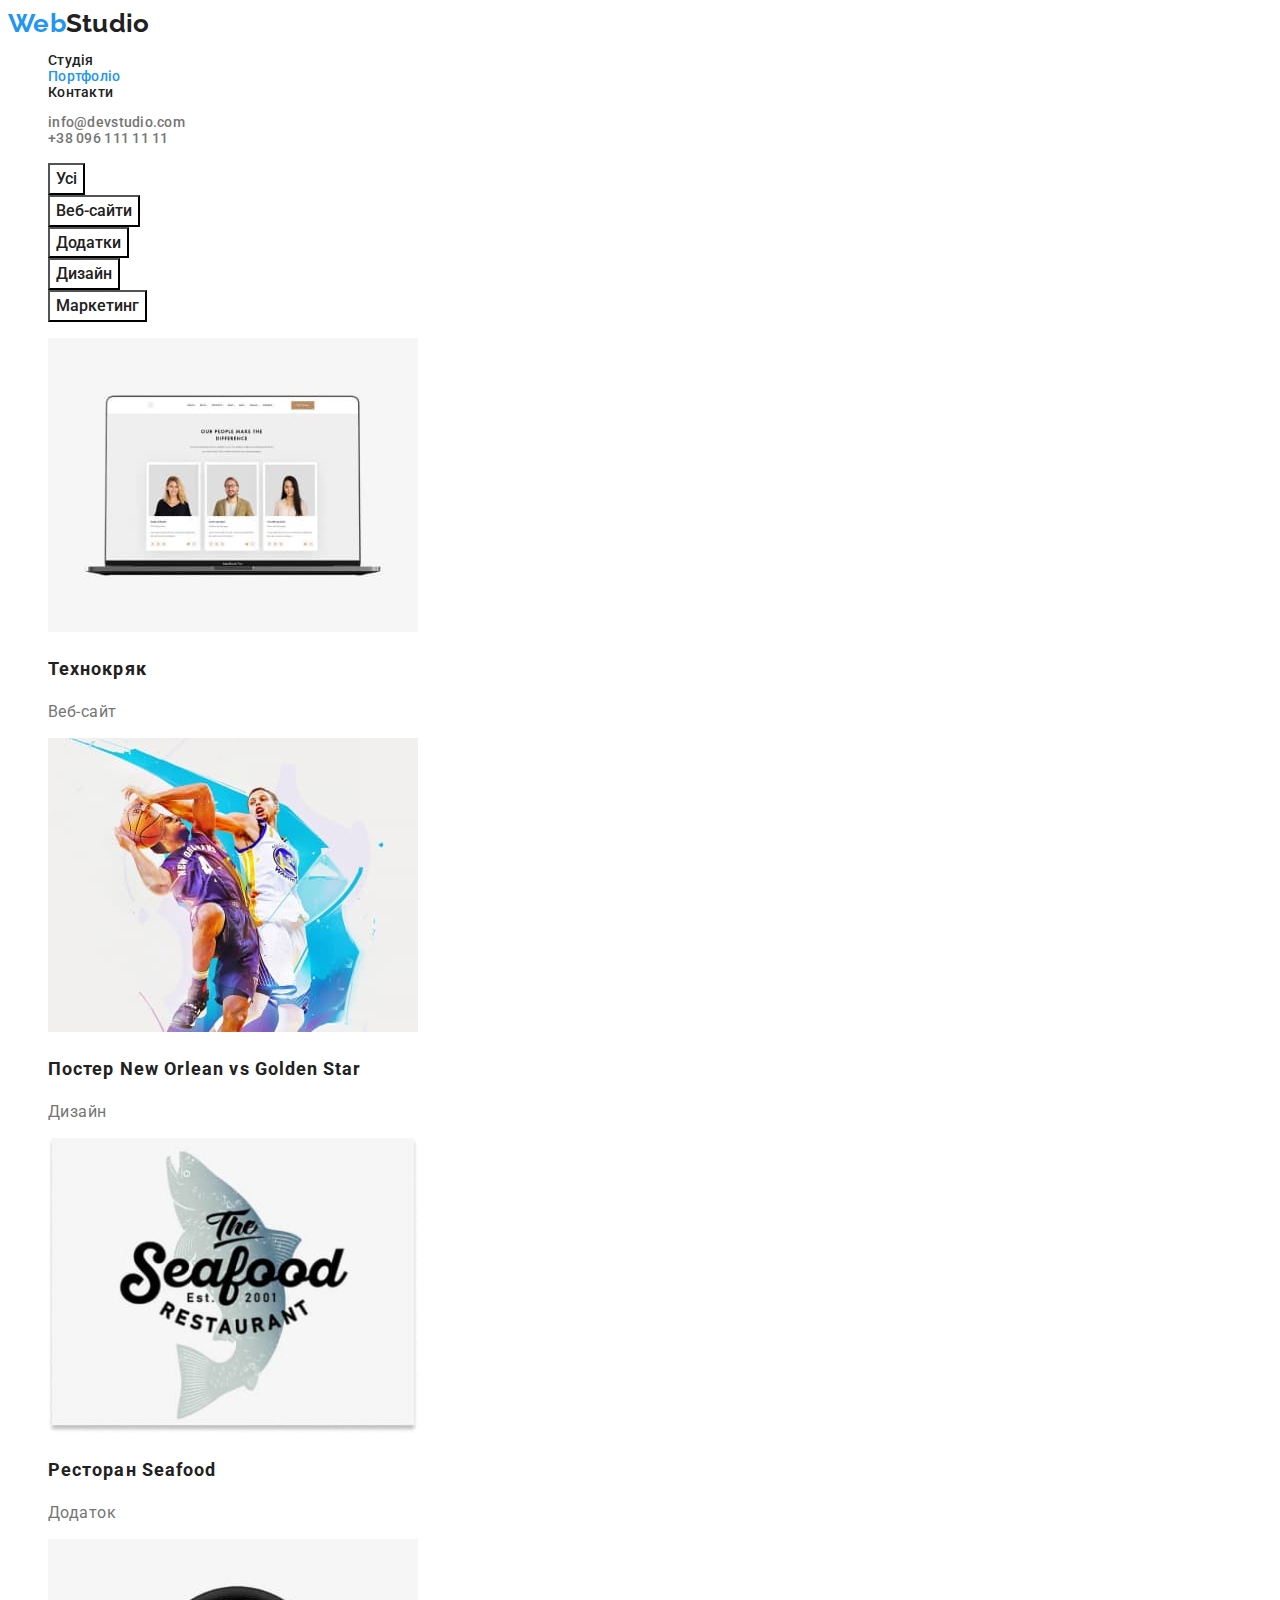
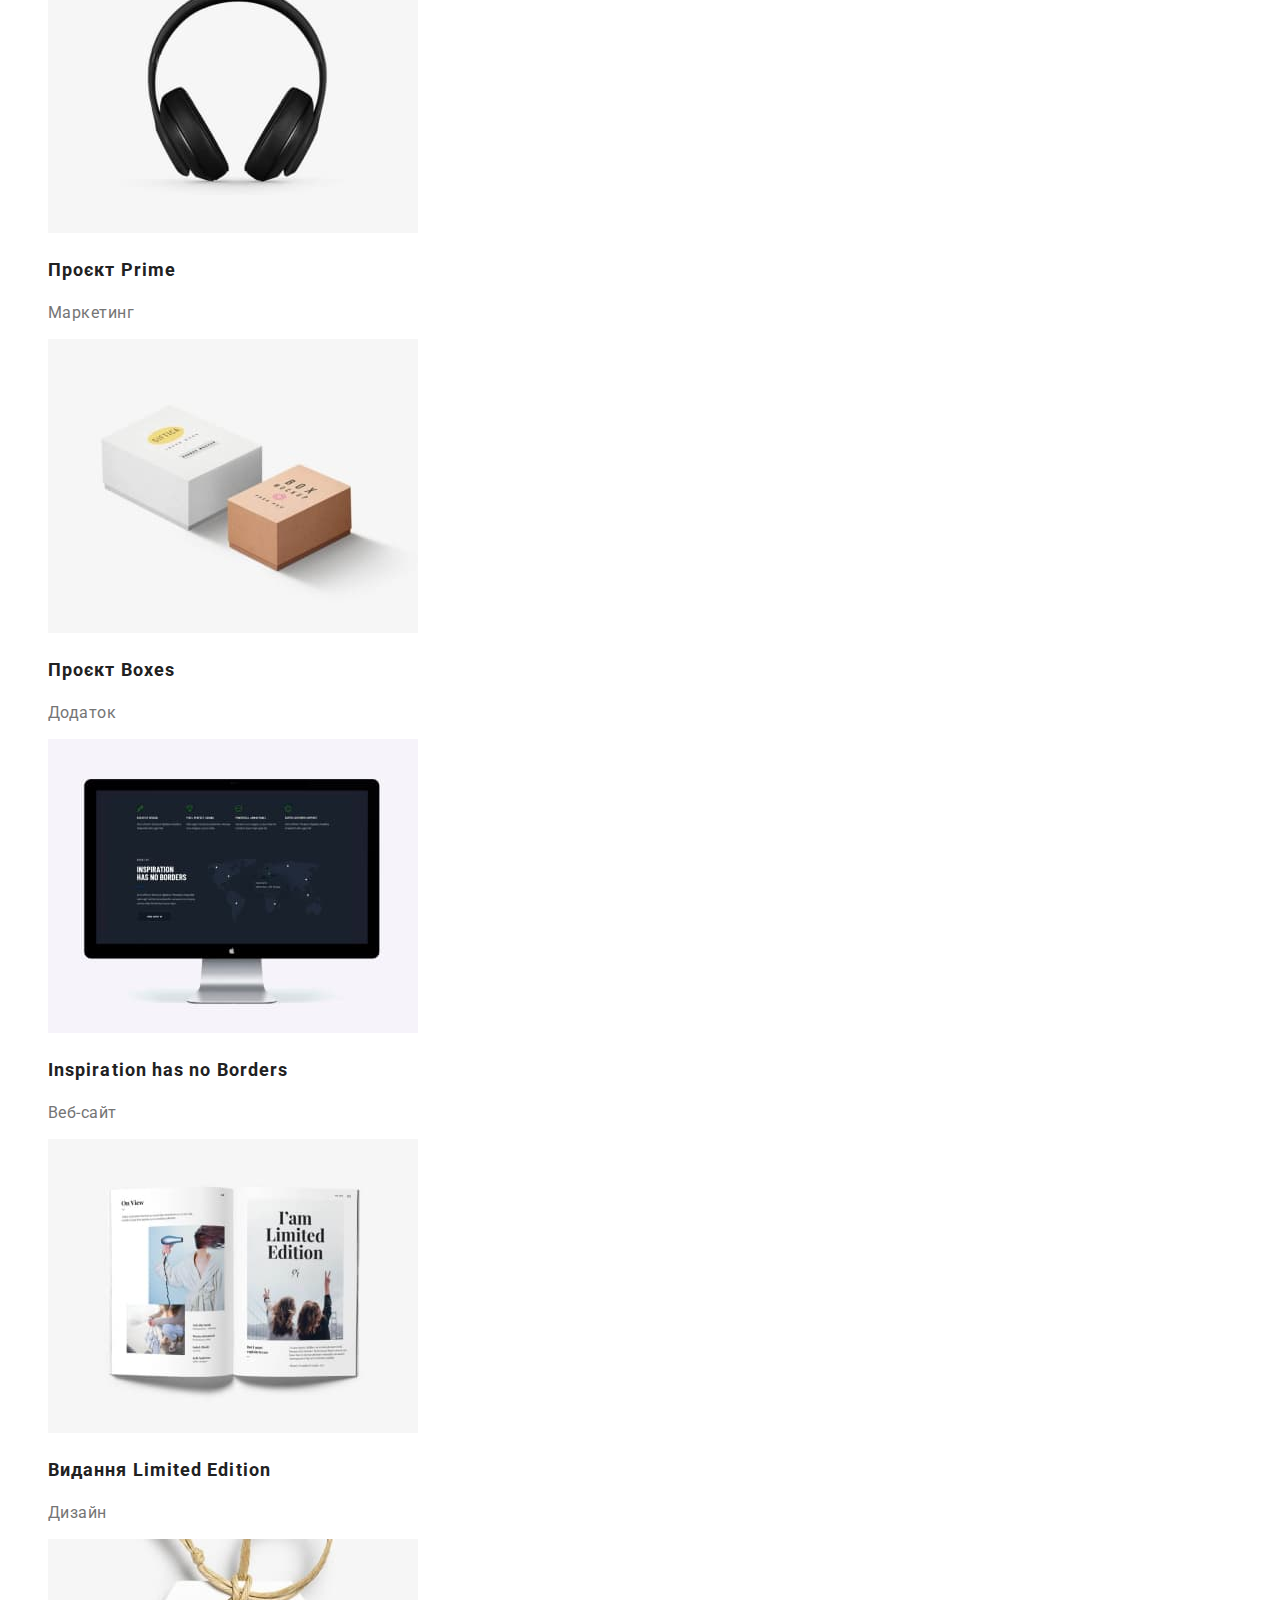
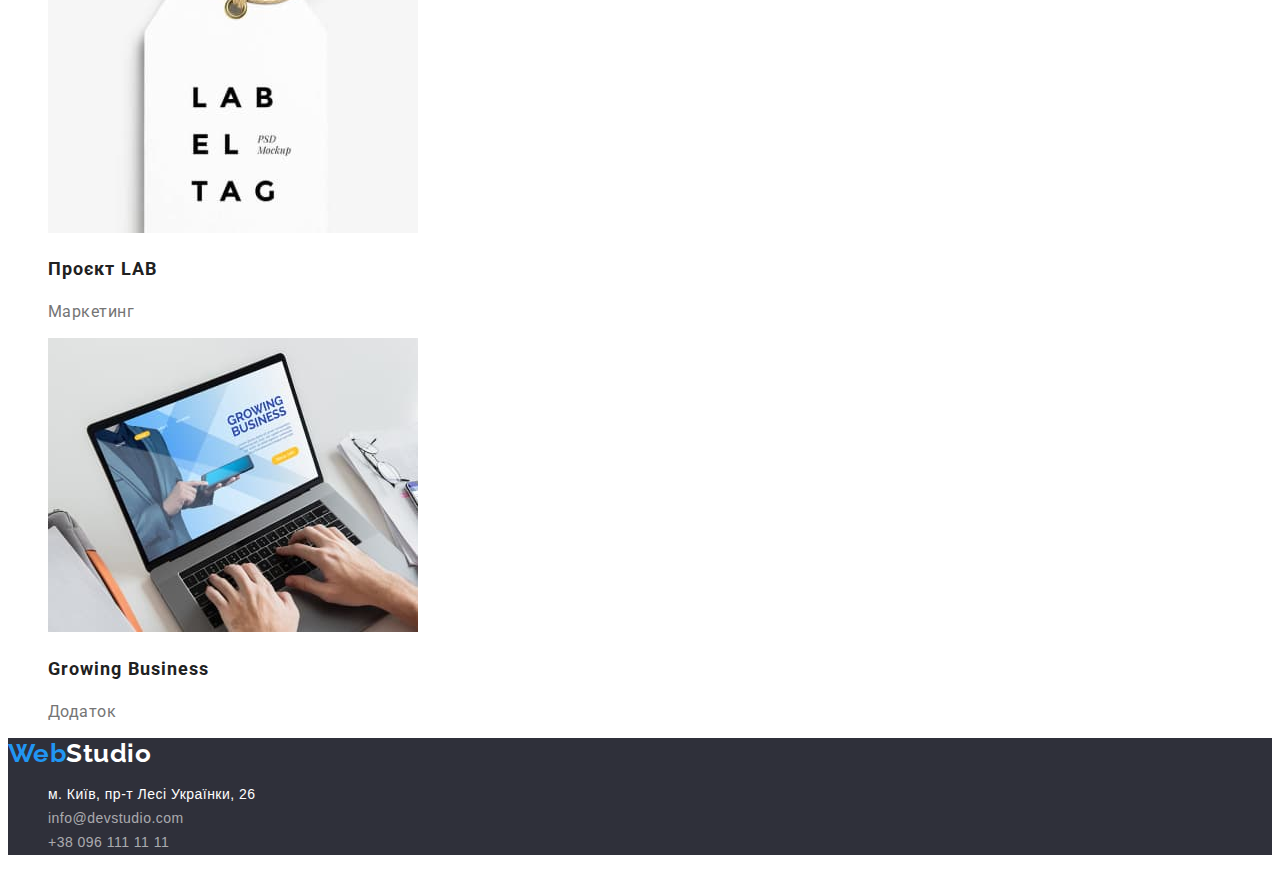
==== portfolio.html @ 1e1a6b98 "Initial commit" ====
<!DOCTYPE html>
<html lang="uk">

<head>
    <meta charset="UTF-8">
    <meta http-equiv="X-UA-Compatible" content="IE=edge">
    <meta name="viewport" content="width=device-width, initial-scale=1.0">
    <title>Portfolio</title>
    <link rel="stylesheet" href="./css/styles.css">
    <link href="https://fonts.googleapis.com/css2?family=Raleway:wght@700&family=Roboto:wght@400;500;700;900&display=swap" rel="stylesheet">
</head>

<body>

    <!-- header -->
    <header class="header">
        <nav class="header-nav">
            <a href="studio.html" lang="en" class="logo logo-header link"> <span class="logo-color">Web</span>Studio </a>
            <ul class="header-list list">
                <li><a href="index.html" class="nav-link link"> Студія </a> </li>
                <li><a href="portfolio.html" class="nav-link link current"> Портфоліо </a> </li>
                <li><a href="" class="nav-link link"> Контакти </a> </li>
            </ul>
        </nav>

        <ul class="header-contact list">
            <li> <a class="address-link link" href="mailto:info@devstudio.com"> info@devstudio.com </a> </li>
            <li> <a class="address-link link" href="tel:+380961111111"> +38 096 111 11 11 </a> </li>
        </ul>
    </header>

    <!-- main -->
    <main class="main">
        <!-- filters -->
        <section class="portfolio">
            <h1 hidden>
                Portfolio
            </h1>
            <ul class="portfolio-filters list">
                <li><button type="button" class="button-primary">Усі</button></li>
                <li><button type="button" class="button-primary">Веб-сайти</button></li>
                <li><button type="button" class="button-primary">Додатки</button></li>
                <li><button type="button" class="button-primary">Дизайн</button></li>
                <li><button type="button" class="button-primary">Маркетинг</button></li>
            </ul>

            <ul class="portfolio-list list">
                <li class="portfolio-card">
                    <a href="" class="link link-example">
                        <img src="./images/portfolio/img1.jpg" alt="" width="370">
                        <h2 class="card-title">Технокряк</h2>
                        <p class="card-text">Веб-сайт</p>
                    </a>
                </li>
                <li class="portfolio-card">
                    <a href="" class="link link-example">
                        <img src="./images/portfolio/img2.jpg" alt="" width="370">
                        <h2 class="card-title">Постер New Orlean vs Golden Star</h2>
                        <p class="card-text">Дизайн</p>
                    </a>
                </li>
                <li class="portfolio-card">
                    <a href="" class="link link-example">
                        <img src="./images/portfolio/img3.jpg" alt="" width="370">
                        <h2 class="card-title">Ресторан Seafood</h2>
                        <p class="card-text">Додаток</p>
                    </a>
                </li>
                <li class="portfolio-card">
                    <a href="" class="link link-example">
                        <img src="./images/portfolio/img4.jpg" alt="" width="370">
                        <h2 class="card-title">Проєкт Prime</h2>
                        <p class="card-text">Маркетинг</p>
                    </a>
                </li>
                <li class="portfolio-card">
                    <a href="" class="link link-example">
                        <img src="./images/portfolio/img5.jpg" alt="" width="370">
                        <h2 class="card-title"> Проєкт Boxes </h2>
                        <p class="card-text">Додаток</p>
                    </a>
                </li>
                <li class="portfolio-card">
                    <a href="" class="link link-example">
                        <img src="./images/portfolio/img6.jpg" alt="" width="370">
                        <h2 class="card-title">Inspiration has no Borders</h2>
                        <p class="card-text">Веб-сайт</p>
                    </a>
                </li>
                <li class="portfolio-card">
                    <a href="" class="link link-example">
                        <img src="./images/portfolio/img7.jpg" alt="" width="370">
                        <h2 class="card-title">Видання Limited Edition</h2>
                        <p class="card-text">Дизайн</p>
                    </a>
                </li>
                <li class="portfolio-card">
                    <a href="" class="link link-example">
                        <img src="./images/portfolio/img8.jpg" alt="" width="370">
                        <h2 class="card-title">Проєкт LAB</h2>
                        <p class="card-text">Маркетинг</p>
                    </a>
                </li>
                <li class="portfolio-card">
                    <a href="" class="link link-example">
                        <img src="./images/portfolio/img9.jpg" alt="" width="370">
                        <h2 class="card-title">Growing Business</h2>
                        <p class="card-text">Додаток</p>
                    </a>
                </li>
            </ul>
        </section>
    </main>

    <!-- footer -->
    <footer class="footer">
        <a href="" class="logo link"> <span class="logo-color">Web</span>Studio </a>
        <address class="adress">
            <ul class="address-list list">
                <li> <a class="address-map link" href="https://goo.gl/maps/RR3H3Hqk2sEJXV397" target="_blank"
                        rel="noopener noreferrer nofollow">
                        м. Київ, пр-т Лесі Українки, 26 </a>
                </li>
                <li> <a class="address-contact link" href="mailto:info@devstudio.com" target="_blank"
                        rel="noopener noreferrer nofollow">
                        info@devstudio.com </a>
                </li>
                <li> <a class="address-contact link" href="tel:+380961111111"> +38 096 111 11 11 </a> </li>
            </ul>
        </address>
    </footer>

</body>

</html>
---- css/styles.css ----
:root {
    /* Политра цветов */
    --primary-text-color: #757575;
    --title-text-color: #212121;
    --accent-color: #2196F3;
    --white-color: #FFFFFF;
    --background-portfolio: #F5F5F5;
    --white-color-next: #EEEEEE;
    --also-white: #F5F4FA;
    --black-color: #000000;
    --background-footer-header: #2F303A;
    --line-header-line: #ECECEC;
}

/* общие */
.list {
    list-style: none;
}

.link {
    text-decoration: none;
}   

.link-example {
    color: var(--primary-text-color)
}

body {
    background: var(--white-color);
    color: var(--primary-text-color);
   
    font-family: Roboto, sans-serif;
    letter-spacing: 0.03em;
}

/* logo  */
.logo {
    color: var(--white-color);
    font-family: Raleway, sans-serif;
    font-weight: 700;
    font-size: 26px;
    line-height: 1.19;
}

.logo-color {
    color: var(--accent-color);
}

.logo-header {
    color: var(--title-text-color);
}

/* button */
.button {
    color: var(--white-color);
    background-color: var(--accent-color);
    cursor: pointer;
}

.button-primary {
    background-color: var(--white-color);
    color: var(--title-text-color);
    cursor: pointer;

    font-family: inherit; 
    font-family: Roboto, sans-serif;
    font-weight: 500;
    font-size: 16px;
    line-height: 1.62;
}
.button-primary:hover, 
.button-primary:focus {
    color: var(--white-color);
    background-color: var(--accent-color);
}

/* header */
.header {  
    font-weight: 500;
    font-size: 14px;
    line-height: 1.14;
    letter-spacing: 0.02em;
}

.header .current {
    color: var(--accent-color)
}

.nav-link:hover,
.nav-link:focus {
    color: var(--accent-color);
}

.nav-link {
    color: var(--title-text-color);
}

.address-link:hover,
.address-link:focus {
    color: var(--accent-color);
}

.address-link {
    color: var(--primary-text-color);
}

/* main-studio */

/* hero-section */
.hero {
    background-color: var(--background-footer-header);
    
    text-align: center;
    height: 600px;
    width: 1600px;
    left: 0px;
    top: 80px;
}

.hero .hero-title {

    font-family: Roboto, sans-serif;
    color: var(--white-color);
   
    font-weight: 900;
    font-size: 44px;
    line-height: 1.36;
    width: 696px;
    height: 120px;
    left: 452px;
    top: 280px;
    position: absolute;
    letter-spacing: 0.06em;
    text-transform: uppercase;
}

.hero .button-studio {
    font-family: inherit;
    font-family: Roboto, sans-serif;
    font-weight: 700;
    font-size: 16px;
    line-height: 1.87;
    letter-spacing: 0.06em;
    position: absolute;
    width: 216px;
    height: 50px;
    left: 692px;
    top: 430px;

}

/* features */
.features-list .title {
    color: var(--title-text-color);
    font-weight: 700;
    font-size: 14px;
    line-height: 1.14;
    text-transform: uppercase;
}

.features-text {
font-size: 14px;
line-height: 1.71;
}

/*  what_we_do section */
.section .title-section {
    color: var(--title-text-color);
    font-weight: 700;
    font-size: 36px;
    line-height: 1.16;
    text-align: center;
}

/* team section */

.section-team {
    background-color: var(--also-white);
}

.cards-list .title {
    color: var(--title-text-color);
    font-weight: 500;
    font-size: 16px;
    line-height: 1.18;
}

.card-text {
    font-size: 16px;
    line-height: 1.18;
}


/* main portfolio */

/* porfolio section*/
.portfolio-list .card-title {
    color: var(--title-text-color);
    font-weight: 700;
    font-size: 18px;
    line-height: 2;
    letter-spacing: 0.06em;
}

.porfolio-list .cards-text {
    font-size: 16px;
    line-height: 1.87;
}

/* footer */
.footer {
    background-color: var(--background-footer-header);
}

.adress {
    font-style: normal;
    font-family: Robota, sans-serif;
    font-weight: 400;
    font-size: 14px;
    line-height: 1.71;
}

.address-list .link:hover,
.address-list .link:focus {
    color: var(--accent-color);
}

.adress-list {
    font-size: 14px;
    line-height: 1.7;
}

.footer .address-map {
    color: var(--white-color);
}

.address-contact {
    color: rgba(255, 255, 255, 0.6);
}
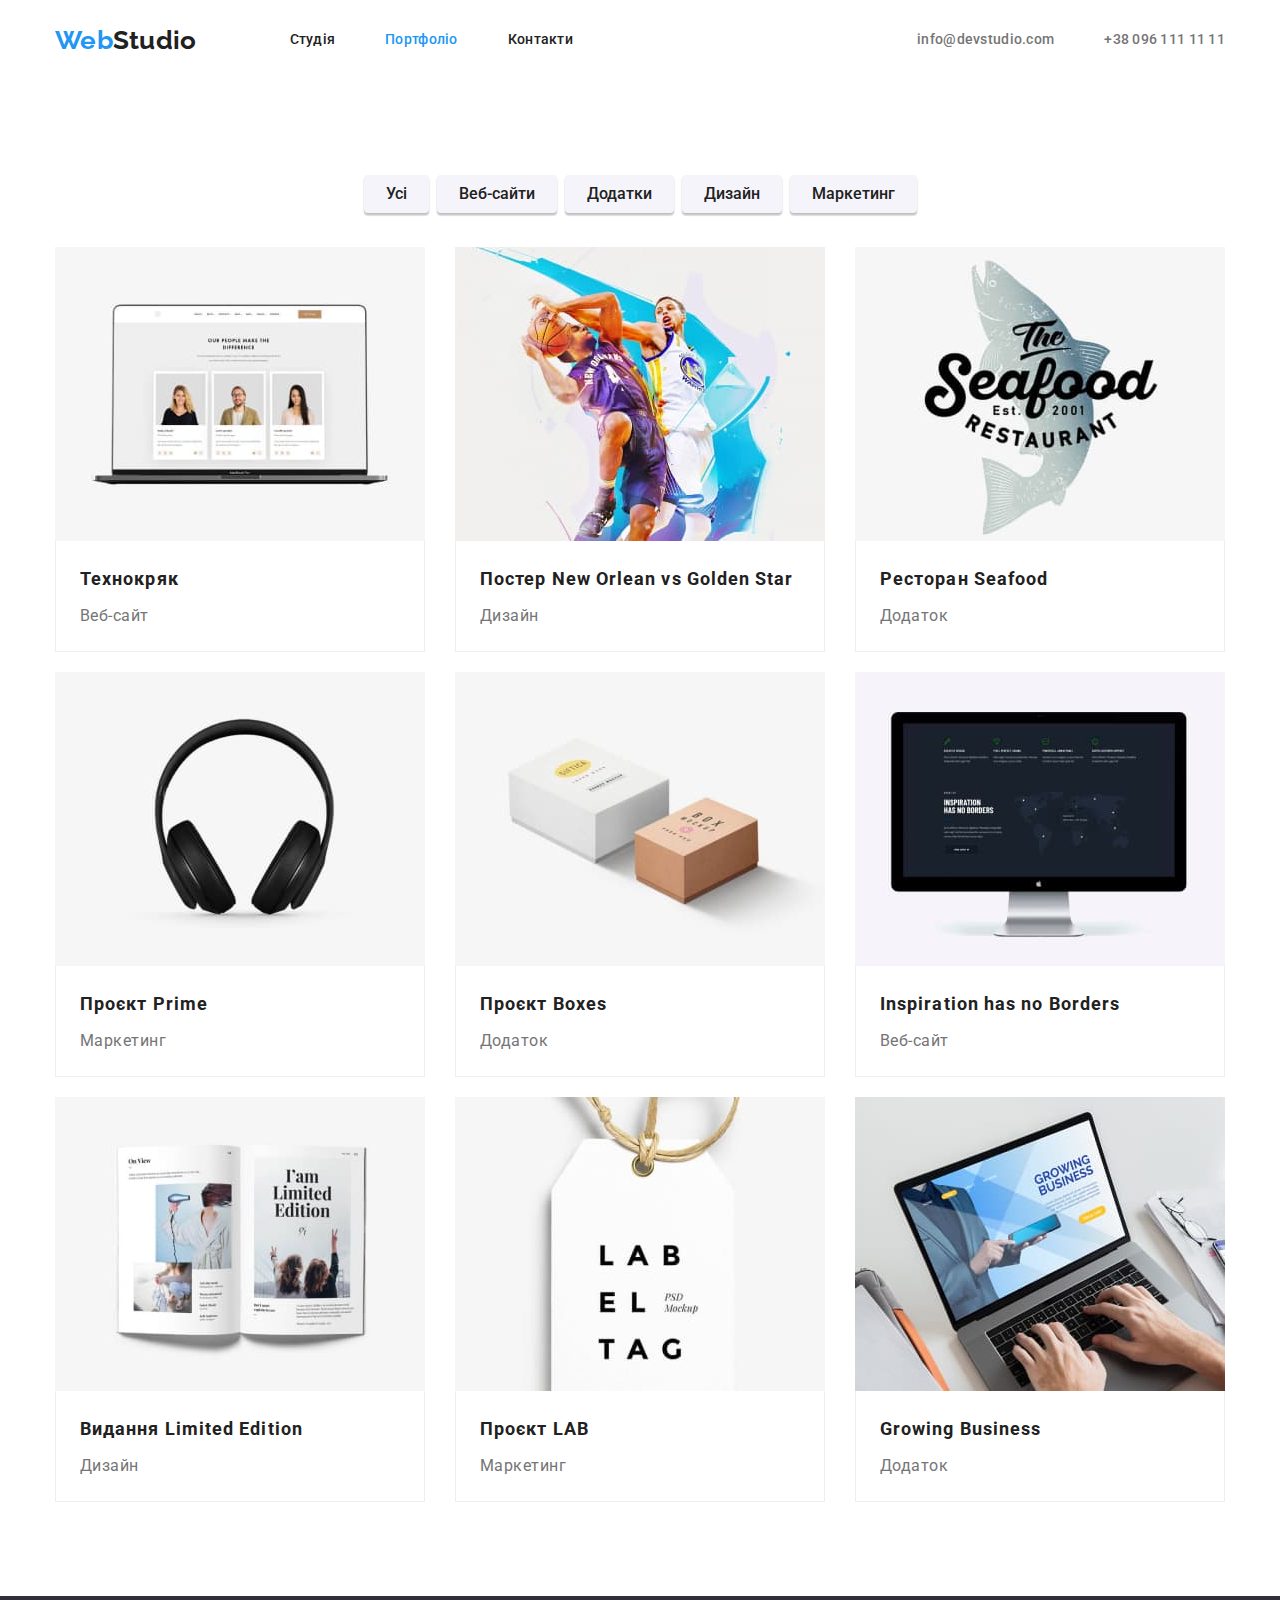
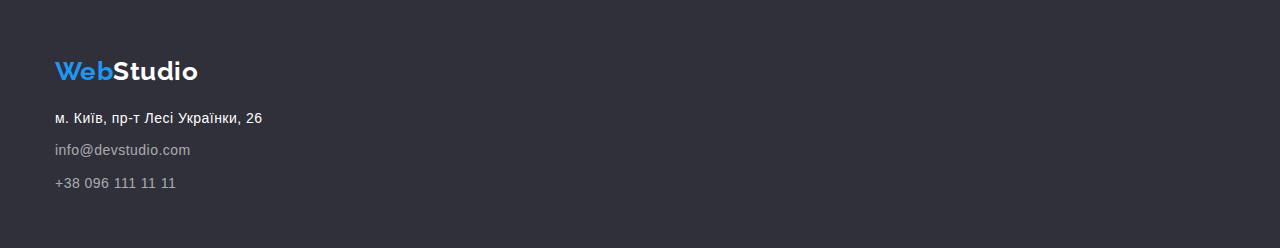
==== commit 65c50537: "добавляет html" ====
--- a/portfolio.html
+++ b/portfolio.html
@@ -6,106 +6,129 @@
     <meta http-equiv="X-UA-Compatible" content="IE=edge">
     <meta name="viewport" content="width=device-width, initial-scale=1.0">
     <title>Portfolio</title>
+    <link href="https://fonts.googleapis.com/css2?family=Raleway:wght@700&family=Roboto:wght@400;500;700;900&display=swap" rel="stylesheet">
+    <link rel="stylesheet" href="https://cdnjs.cloudflare.com/ajax/libs/modern-normalize/1.1.0/modern-normalize.min.css">
     <link rel="stylesheet" href="./css/styles.css">
-    <link href="https://fonts.googleapis.com/css2?family=Raleway:wght@700&family=Roboto:wght@400;500;700;900&display=swap" rel="stylesheet">
 </head>
 
 <body>
 
     <!-- header -->
-    <header class="header">
+    <header class="header page-header">
+        <div class="container main-header">
         <nav class="header-nav">
-            <a href="studio.html" lang="en" class="logo logo-header link"> <span class="logo-color">Web</span>Studio </a>
+            <a href="index.html" lang="en" class="logo logo-header link"> <span class="logo-color">Web</span>Studio </a>
             <ul class="header-list list">
-                <li><a href="index.html" class="nav-link link"> Студія </a> </li>
-                <li><a href="portfolio.html" class="nav-link link current"> Портфоліо </a> </li>
-                <li><a href="" class="nav-link link"> Контакти </a> </li>
+                <li class="item"><a href="index.html" class="nav-link link "> Студія </a> </li>
+                <li class="item"><a href="portfolio.html" class="nav-link link current"> Портфоліо </a> </li>
+                <li class="item"><a href="" class="nav-link link"> Контакти </a> </li>
             </ul>
         </nav>
 
         <ul class="header-contact list">
-            <li> <a class="address-link link" href="mailto:info@devstudio.com"> info@devstudio.com </a> </li>
-            <li> <a class="address-link link" href="tel:+380961111111"> +38 096 111 11 11 </a> </li>
+            <li class="header-address"> <a class="address-link link" href="mailto:info@devstudio.com"> info@devstudio.com </a> </li>
+            <li class="header-address"> <a class="address-link link" href="tel:+380961111111"> +38 096 111 11 11 </a> </li>
         </ul>
+        </div>
     </header>
 
     <!-- main -->
     <main class="main">
         <!-- filters -->
-        <section class="portfolio">
+        <div class="container container-portfolio">
+        <section class="portfolio section">
             <h1 hidden>
                 Portfolio
             </h1>
-            <ul class="portfolio-filters list">
-                <li><button type="button" class="button-primary">Усі</button></li>
-                <li><button type="button" class="button-primary">Веб-сайти</button></li>
-                <li><button type="button" class="button-primary">Додатки</button></li>
-                <li><button type="button" class="button-primary">Дизайн</button></li>
-                <li><button type="button" class="button-primary">Маркетинг</button></li>
-            </ul>
+                <ul class="portfolio-filters list">
+                    <li class="filters-button"><button type="button" class="button-primary first-primary-button">Усі</button></li>
+                    <li class="filters-button"><button type="button" class="button-primary">Веб-сайти</button></li>
+                    <li class="filters-button"><button type="button" class="button-primary">Додатки</button></li>
+                    <li class="filters-button"><button type="button" class="button-primary">Дизайн</button></li>
+                    <li class="filters-button"><button type="button" class="button-primary">Маркетинг</button></li>
+                </ul>
 
+        <!-- porfolio --> 
             <ul class="portfolio-list list">
                 <li class="portfolio-card">
                     <a href="" class="link link-example">
                         <img src="./images/portfolio/img1.jpg" alt="" width="370">
-                        <h2 class="card-title">Технокряк</h2>
-                        <p class="card-text">Веб-сайт</p>
+                        <div class="cards" >
+                            <h2 class="card-title">Технокряк</h2>
+                            <p class="card-text">Веб-сайт</p>
+                        </div>
                     </a>
                 </li>
                 <li class="portfolio-card">
                     <a href="" class="link link-example">
                         <img src="./images/portfolio/img2.jpg" alt="" width="370">
-                        <h2 class="card-title">Постер New Orlean vs Golden Star</h2>
-                        <p class="card-text">Дизайн</p>
+                        <div class="cards" > 
+                            <h2 class="card-title">Постер New Orlean vs Golden Star</h2>
+                            <p class="card-text">Дизайн</p>
+                        </div>
                     </a>
                 </li>
                 <li class="portfolio-card">
                     <a href="" class="link link-example">
                         <img src="./images/portfolio/img3.jpg" alt="" width="370">
-                        <h2 class="card-title">Ресторан Seafood</h2>
-                        <p class="card-text">Додаток</p>
+                        <div class="cards" > 
+                            <h2 class="card-title">Ресторан Seafood</h2>
+                            <p class="card-text">Додаток</p>
+                        </div>
                     </a>
                 </li>
                 <li class="portfolio-card">
                     <a href="" class="link link-example">
                         <img src="./images/portfolio/img4.jpg" alt="" width="370">
-                        <h2 class="card-title">Проєкт Prime</h2>
-                        <p class="card-text">Маркетинг</p>
+                        <div class="cards" > 
+                            <h2 class="card-title">Проєкт Prime</h2>
+                            <p class="card-text">Маркетинг</p>
+                        </div>
                     </a>
                 </li>
                 <li class="portfolio-card">
                     <a href="" class="link link-example">
                         <img src="./images/portfolio/img5.jpg" alt="" width="370">
-                        <h2 class="card-title"> Проєкт Boxes </h2>
-                        <p class="card-text">Додаток</p>
+                        <div class="cards" > 
+                            <h2 class="card-title"> Проєкт Boxes </h2>
+                            <p class="card-text">Додаток</p>
+                        </div>
                     </a>
                 </li>
                 <li class="portfolio-card">
                     <a href="" class="link link-example">
                         <img src="./images/portfolio/img6.jpg" alt="" width="370">
-                        <h2 class="card-title">Inspiration has no Borders</h2>
-                        <p class="card-text">Веб-сайт</p>
+                        <div class="cards" > 
+                            <h2 class="card-title">Inspiration has no Borders</h2>
+                            <p class="card-text">Веб-сайт</p>
+                        </div>
                     </a>
                 </li>
                 <li class="portfolio-card">
                     <a href="" class="link link-example">
                         <img src="./images/portfolio/img7.jpg" alt="" width="370">
-                        <h2 class="card-title">Видання Limited Edition</h2>
-                        <p class="card-text">Дизайн</p>
+                        <div class="cards" > 
+                            <h2 class="card-title">Видання Limited Edition</h2>
+                            <p class="card-text">Дизайн</p>
+                        </div>
                     </a>
                 </li>
                 <li class="portfolio-card">
                     <a href="" class="link link-example">
                         <img src="./images/portfolio/img8.jpg" alt="" width="370">
-                        <h2 class="card-title">Проєкт LAB</h2>
-                        <p class="card-text">Маркетинг</p>
+                        <div class="cards" > 
+                            <h2 class="card-title">Проєкт LAB</h2>
+                            <p class="card-text">Маркетинг</p>
+                        </div>
                     </a>
                 </li>
                 <li class="portfolio-card">
                     <a href="" class="link link-example">
                         <img src="./images/portfolio/img9.jpg" alt="" width="370">
-                        <h2 class="card-title">Growing Business</h2>
-                        <p class="card-text">Додаток</p>
+                        <div class="cards" > 
+                            <h2 class="card-title">Growing Business</h2>
+                            <p class="card-text">Додаток</p>
+                        </div>
                     </a>
                 </li>
             </ul>
@@ -114,20 +137,22 @@
 
     <!-- footer -->
     <footer class="footer">
-        <a href="" class="logo link"> <span class="logo-color">Web</span>Studio </a>
-        <address class="adress">
-            <ul class="address-list list">
-                <li> <a class="address-map link" href="https://goo.gl/maps/RR3H3Hqk2sEJXV397" target="_blank"
-                        rel="noopener noreferrer nofollow">
-                        м. Київ, пр-т Лесі Українки, 26 </a>
-                </li>
-                <li> <a class="address-contact link" href="mailto:info@devstudio.com" target="_blank"
-                        rel="noopener noreferrer nofollow">
-                        info@devstudio.com </a>
-                </li>
-                <li> <a class="address-contact link" href="tel:+380961111111"> +38 096 111 11 11 </a> </li>
-            </ul>
-        </address>
+        <div class="container">
+            <a href="./index.html" class="logo link"> <span class="logo-color">Web</span>Studio </a>
+            <address class="adress">
+                <ul class="address-list list">
+                    <li> <a class="address-map link" href="https://goo.gl/maps/RR3H3Hqk2sEJXV397" target="_blank"
+                            rel="noopener noreferrer nofollow">
+                            м. Київ, пр-т Лесі Українки, 26 </a>
+                    </li>
+                    <li> <a class="address-contact link" href="mailto:info@devstudio.com" target="_blank"
+                            rel="noopener noreferrer nofollow">
+                            info@devstudio.com </a>
+                    </li>
+                    <li> <a class="address-contact link" href="tel:+380961111111"> +38 096 111 11 11 </a> </li>
+                </ul>
+            </address>
+       </div>
     </footer>
 
 </body>
--- a/css/styles.css
+++ b/css/styles.css
@@ -15,6 +15,8 @@
 /* общие */
 .list {
     list-style: none;
+    margin: 0;
+    padding: 0;
 }
 
 .link {
@@ -48,6 +50,7 @@
 
 .logo-header {
     color: var(--title-text-color);
+    margin-right: 93px;
 }
 
 /* button */
@@ -55,10 +58,23 @@
     color: var(--white-color);
     background-color: var(--accent-color);
     cursor: pointer;
+    border-radius: 4px;
+    border: none;
+    padding: 10px 32px;
+
+    font-family: inherit;
+    font-weight: 700;
+    font-size: 16px;
+    line-height: 1.87;
+    letter-spacing: 0.06em;
+    min-width: 216px;
+    text-align: center;
+
+    /* ПОХОДУ НАЙДО УКАЗАТЬ СТРОЧНО-БЛОЧНІЙ ЕЛЕМЕНТ, ДИВОМ ОБЕРНУТЬ СТРОЧНУЮ КНОПКУ? */
 }
 
 .button-primary {
-    background-color: var(--white-color);
+    background-color: var(--also-white);
     color: var(--title-text-color);
     cursor: pointer;
 
@@ -67,11 +83,51 @@
     font-weight: 500;
     font-size: 16px;
     line-height: 1.62;
-}
+    border-radius: 4px;
+    padding: 6px 22px;
+    border: none;
+    box-shadow: 0px 3px 1px rgba(0, 0, 0, 0.1), 0px 1px 2px rgba(0, 0, 0, 0.08), 0px 2px 2px rgba(0, 0, 0, 0.12);
+    margin-left: 8px;
+    display: block;
+}
+
+.first-primary-button {
+    margin-left: 0px;
+}
+
+/* .filters-button:nth-child(3) {
+    min-width: 73px;
+    color: tomato;
+}
+.button-primary:nth-child(2) {
+    min-width: 125px;
+    color: teal;
+}
+.button-primary:nth-child(3) {
+    width: 112px;
+    color: tomato;
+}
+.button-primary:nth-child(4) {
+    min-width: 103px;
+}
+.button-primary:nth-child(5) {
+    min-width: 130px;
+} */
+
 .button-primary:hover, 
 .button-primary:focus {
     color: var(--white-color);
     background-color: var(--accent-color);
+}
+
+/* Web-Studio */
+.container {
+    width: 1200px;
+    padding-left: 15px;
+    padding-right: 15px;
+    margin-left: auto;
+    margin-right: auto;
+    
 }
 
 /* header */
@@ -80,6 +136,28 @@
     font-size: 14px;
     line-height: 1.14;
     letter-spacing: 0.02em;
+    border-bottom: 1px solid #FFFFFF;
+}
+ 
+.header-nav {
+    display: flex;
+    align-items: center;
+}
+
+.main-header {
+    display: flex; 
+}
+
+.header-list {
+    display: flex;
+}
+
+.header-list .item {
+    margin-right: 50px;
+}
+
+.header-list .item:last-child {
+    margin-right: 0px;
 }
 
 .header .current {
@@ -93,6 +171,24 @@
 
 .nav-link {
     color: var(--title-text-color);
+    display: block;
+    padding-top: 32px;
+    padding-bottom: 32px;
+}
+
+.header-contact {
+    display: flex;
+    margin-left: auto;
+}
+
+.header-contact li+li {
+    margin-left: 50px;
+}
+
+.address-link {
+    display: block;
+    padding-top: 32px;
+    padding-bottom: 32px;
 }
 
 .address-link:hover,
@@ -106,15 +202,23 @@
 
 /* main-studio */
 
+
+.section .nomargin {
+    margin-top: 0px;
+}
+
+.section {
+    padding-bottom: 94px;
+    padding-top: 94px; 
+}
+
 /* hero-section */
 .hero {
     background-color: var(--background-footer-header);
-    
+    height: 600px;
     text-align: center;
-    height: 600px;
-    width: 1600px;
-    left: 0px;
-    top: 80px;
+    padding-top: 200px;
+    padding-bottom: 200px;
 }
 
 .hero .hero-title {
@@ -125,27 +229,17 @@
     font-weight: 900;
     font-size: 44px;
     line-height: 1.36;
-    width: 696px;
-    height: 120px;
-    left: 452px;
-    top: 280px;
-    position: absolute;
     letter-spacing: 0.06em;
-    text-transform: uppercase;
+    text-transform: uppercase; 
+    
+    margin-left: auto;
+    margin-right: auto;
+    max-width: 696px;
+    margin-top: 0;
 }
 
 .hero .button-studio {
-    font-family: inherit;
-    font-family: Roboto, sans-serif;
-    font-weight: 700;
-    font-size: 16px;
-    line-height: 1.87;
-    letter-spacing: 0.06em;
-    position: absolute;
-    width: 216px;
-    height: 50px;
-    left: 692px;
-    top: 430px;
+    
 
 }
 
@@ -161,21 +255,85 @@
 .features-text {
 font-size: 14px;
 line-height: 1.71;
+margin: 0;
+}
+
+.section-title {
+    margin-top: 0;
+    margin-bottom: 10px;
+}
+
+
+.features-list {
+    display: flex;
+}
+
+.features-list li {
+    min-width: 270px;
+}
+
+.features-list li+li {
+    margin-left:30px;
 }
 
 /*  what_we_do section */
+
+.nopadding {
+    padding-top: 0px;
+}
+
 .section .title-section {
     color: var(--title-text-color);
     font-weight: 700;
     font-size: 36px;
     line-height: 1.16;
     text-align: center;
+
+    margin-top: 0;
+    margin-bottom: 50px;
+}
+
+.example-section {
+    display: flex;
+}
+.example-section li+li {
+    margin-left: 30px;
+}
+
+.example-section img {
+    display: block;
 }
 
 /* team section */
 
 .section-team {
     background-color: var(--also-white);
+    text-align: center;
+}
+
+.cards-list {
+display: flex;
+}
+
+.cards-list img {
+    display: block;
+}
+
+.cards-list-item li+li {
+    margin-left:30px;    
+}
+
+.cards-team-one {
+    padding: 30px 0px 30px 0px;
+}
+.cards-team-two {
+    padding: 30px 0px 30px 0px;
+}
+.cards-team-three {
+    padding: 30px 0px 30px 0px;
+}
+.cards-team-four {
+    padding: 30px 0px 30px 0px;
 }
 
 .cards-list .title {
@@ -183,33 +341,86 @@
     font-weight: 500;
     font-size: 16px;
     line-height: 1.18;
+    margin-bottom: 10px;
 }
 
 .card-text {
     font-size: 16px;
     line-height: 1.18;
+    text-align: center;
+    padding:0;
+    margin:0;
 }
 
 
 /* main portfolio */
 
 /* porfolio section*/
+
+/* .filters {
+} */
+
+.portfolio-filters {
+    display: flex;
+    justify-content: center;
+    margin-bottom: 34px;
+}
+
+
+.portfolio-list {
+    display: flex;
+    flex-wrap: wrap;
+}
+
+.portfolio-list img {
+    display: block;
+}
+
 .portfolio-list .card-title {
     color: var(--title-text-color);
     font-weight: 700;
     font-size: 18px;
     line-height: 2;
     letter-spacing: 0.06em;
-}
-
-.porfolio-list .cards-text {
+    margin-top: 0px;
+}
+
+.portfolio-card {
+    margin-right: 30px;
+    margin-bottom: 20px;
+}
+
+.portfolio-card:nth-child(3n) {
+    margin-right: 0px;
+}
+
+.portfolio-card:nth-last-child(-n+3) {
+    margin-bottom: 0;
+}
+
+.card-title {
+    margin-bottom: 4px;
+}
+
+.portfolio-card .card-text {
     font-size: 16px;
     line-height: 1.87;
-}
+    text-align: left;
+}
+
+.portfolio-card .cards {
+    padding: 20px 24px;
+    border: 1px solid #EEEEEE;
+    border-top: none;
+}
+
 
 /* footer */
 .footer {
     background-color: var(--background-footer-header);
+    height: 252px;
+    padding-top: 60px;
+    padding-bottom: 60px;
 }
 
 .adress {
@@ -218,6 +429,14 @@
     font-weight: 400;
     font-size: 14px;
     line-height: 1.71;
+
+    padding-top: 20px;
+
+    
+}
+
+.adress li+li {
+margin-top: 9px;
 }
 
 .address-list .link:hover,
@@ -225,10 +444,10 @@
     color: var(--accent-color);
 }
 
-.adress-list {
+/* .adress-list {
     font-size: 14px;
     line-height: 1.7;
-}
+} */
 
 .footer .address-map {
     color: var(--white-color);
@@ -237,3 +456,27 @@
 .address-contact {
     color: rgba(255, 255, 255, 0.6);
 }
+
+
+
+
+/* 
+- досмотреть репету
+
+сделать мейн для студии: 
+- cетка 
+- изображение = flex:start
+- СМЕНИТЬ 3-ю КАРТИНКУ В ПОРТФОЛИО, ПЛОХО ЧКАЧАНА И СЖАТА.
+
+по тз: 
+B16 
+B17 
+
+ментор: 
+- Не забувайте задавати елементам списків у секціях ширину.
+- І ще один момент: логічні заголовки приховуємо за допомогою цього класу - https://gist.github.com/luxplanjay/6f6936b1bba7afe006fa9317b07b6045 Властивість display: none або атрибут hidden для цих цілей НЕ підходить.
+
+
+-СКИНУТЬ ДЗ ДО ПОНЕДЕЛЬНИКА 
+
+*/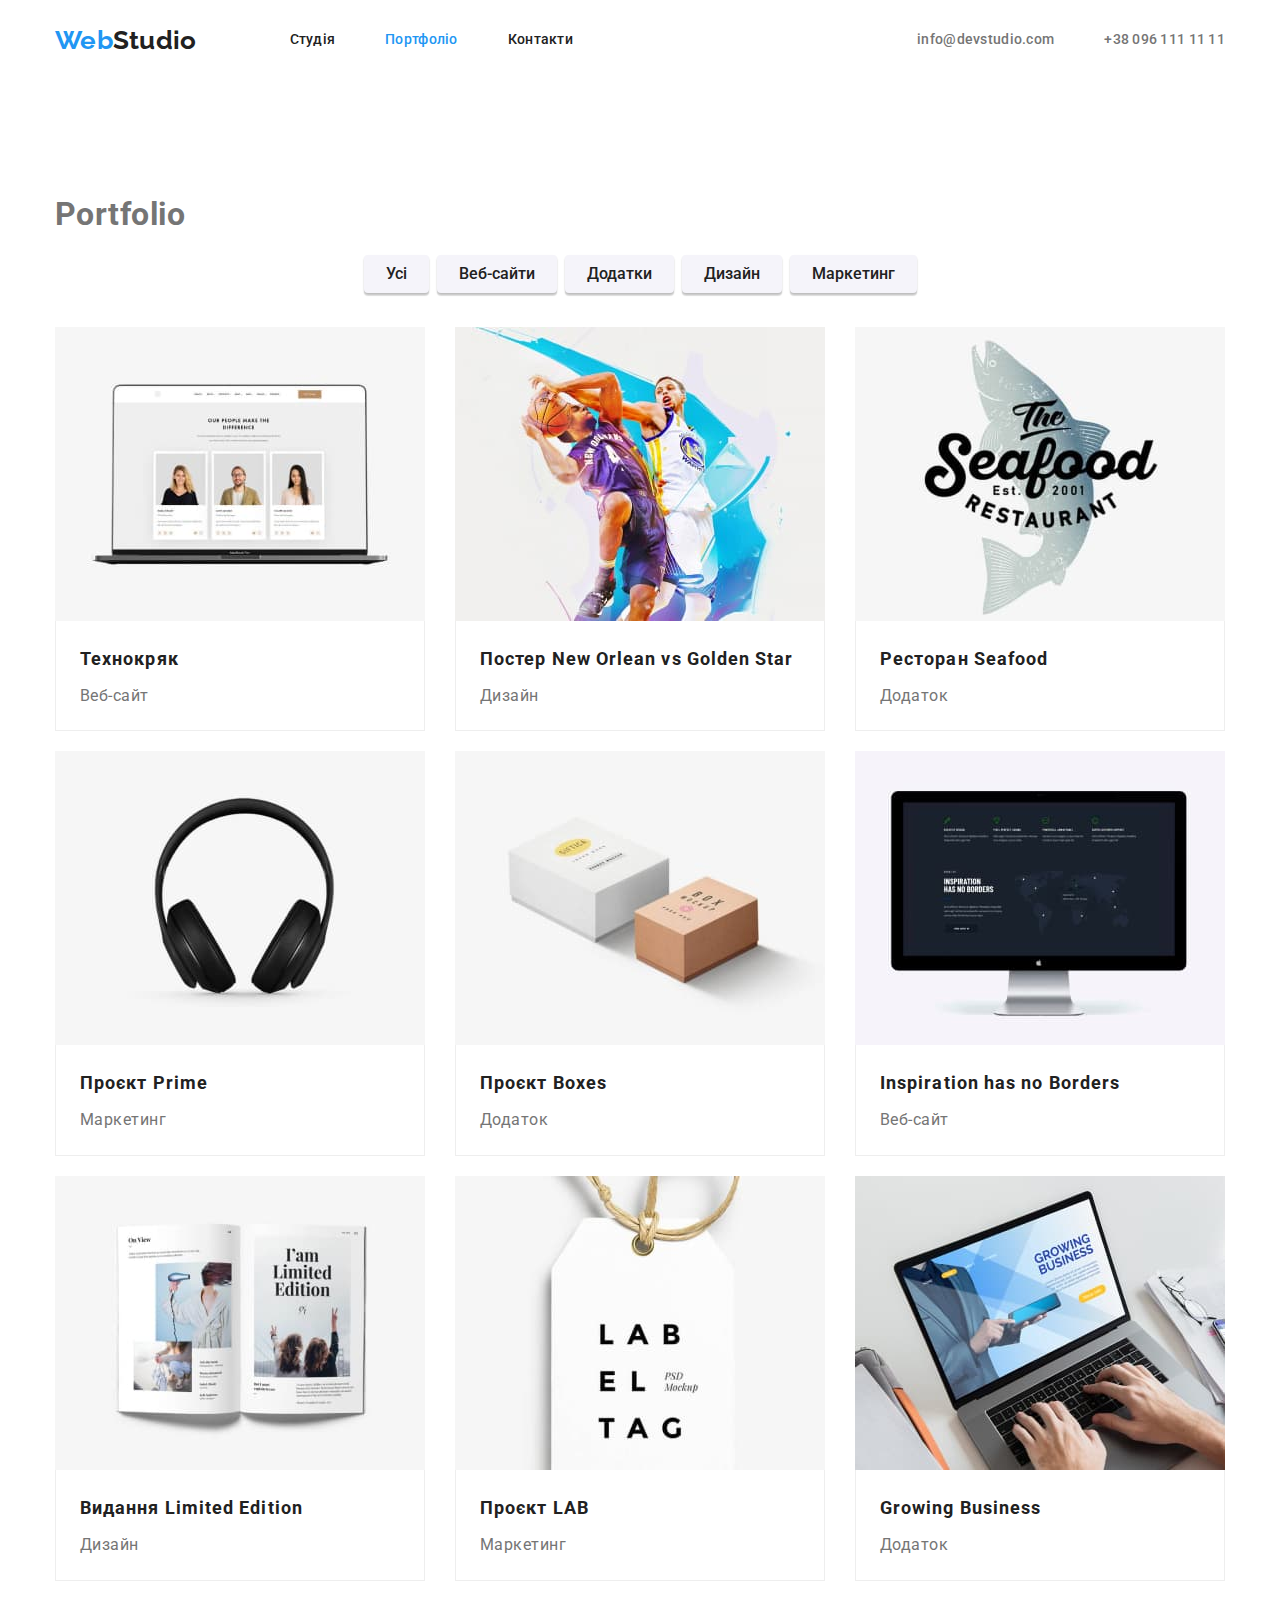
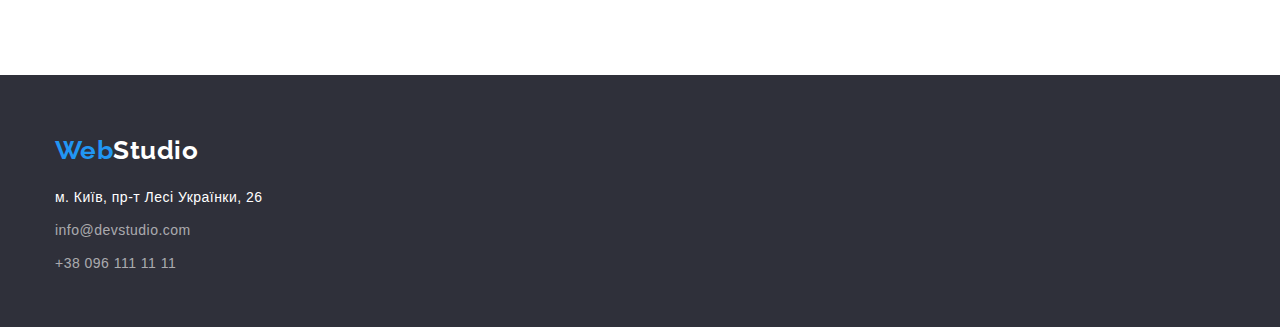
==== commit 65ecda1e: "разметка html" ====
--- a/portfolio.html
+++ b/portfolio.html
@@ -37,7 +37,7 @@
         <!-- filters -->
         <div class="container container-portfolio">
         <section class="portfolio section">
-            <h1 hidden>
+            <h1 .visually-hidden>
                 Portfolio
             </h1>
                 <ul class="portfolio-filters list">
--- a/css/styles.css
+++ b/css/styles.css
@@ -35,6 +35,20 @@
     letter-spacing: 0.03em;
 }
 
+.visually-hidden {
+    position: absolute;
+    width: 1px;
+    height: 1px;
+    margin: -1px;
+    border: 0;
+    padding: 0;
+    
+    white-space: nowrap;
+    clip-path: inset(100%);
+    clip: rect(0 0 0 0);
+    overflow: hidden;
+  }
+
 /* logo  */
 .logo {
     color: var(--white-color);
@@ -97,15 +111,12 @@
 
 /* .filters-button:nth-child(3) {
     min-width: 73px;
-    color: tomato;
 }
 .button-primary:nth-child(2) {
     min-width: 125px;
-    color: teal;
 }
 .button-primary:nth-child(3) {
     width: 112px;
-    color: tomato;
 }
 .button-primary:nth-child(4) {
     min-width: 103px;
@@ -201,7 +212,6 @@
 }
 
 /* main-studio */
-
 
 .section .nomargin {
     margin-top: 0px;
@@ -355,11 +365,6 @@
 
 /* main portfolio */
 
-/* porfolio section*/
-
-/* .filters {
-} */
-
 .portfolio-filters {
     display: flex;
     justify-content: center;
@@ -444,11 +449,6 @@
     color: var(--accent-color);
 }
 
-/* .adress-list {
-    font-size: 14px;
-    line-height: 1.7;
-} */
-
 .footer .address-map {
     color: var(--white-color);
 }
@@ -457,26 +457,3 @@
     color: rgba(255, 255, 255, 0.6);
 }
 
-
-
-
-/* 
-- досмотреть репету
-
-сделать мейн для студии: 
-- cетка 
-- изображение = flex:start
-- СМЕНИТЬ 3-ю КАРТИНКУ В ПОРТФОЛИО, ПЛОХО ЧКАЧАНА И СЖАТА.
-
-по тз: 
-B16 
-B17 
-
-ментор: 
-- Не забувайте задавати елементам списків у секціях ширину.
-- І ще один момент: логічні заголовки приховуємо за допомогою цього класу - https://gist.github.com/luxplanjay/6f6936b1bba7afe006fa9317b07b6045 Властивість display: none або атрибут hidden для цих цілей НЕ підходить.
-
-
--СКИНУТЬ ДЗ ДО ПОНЕДЕЛЬНИКА 
-
-*/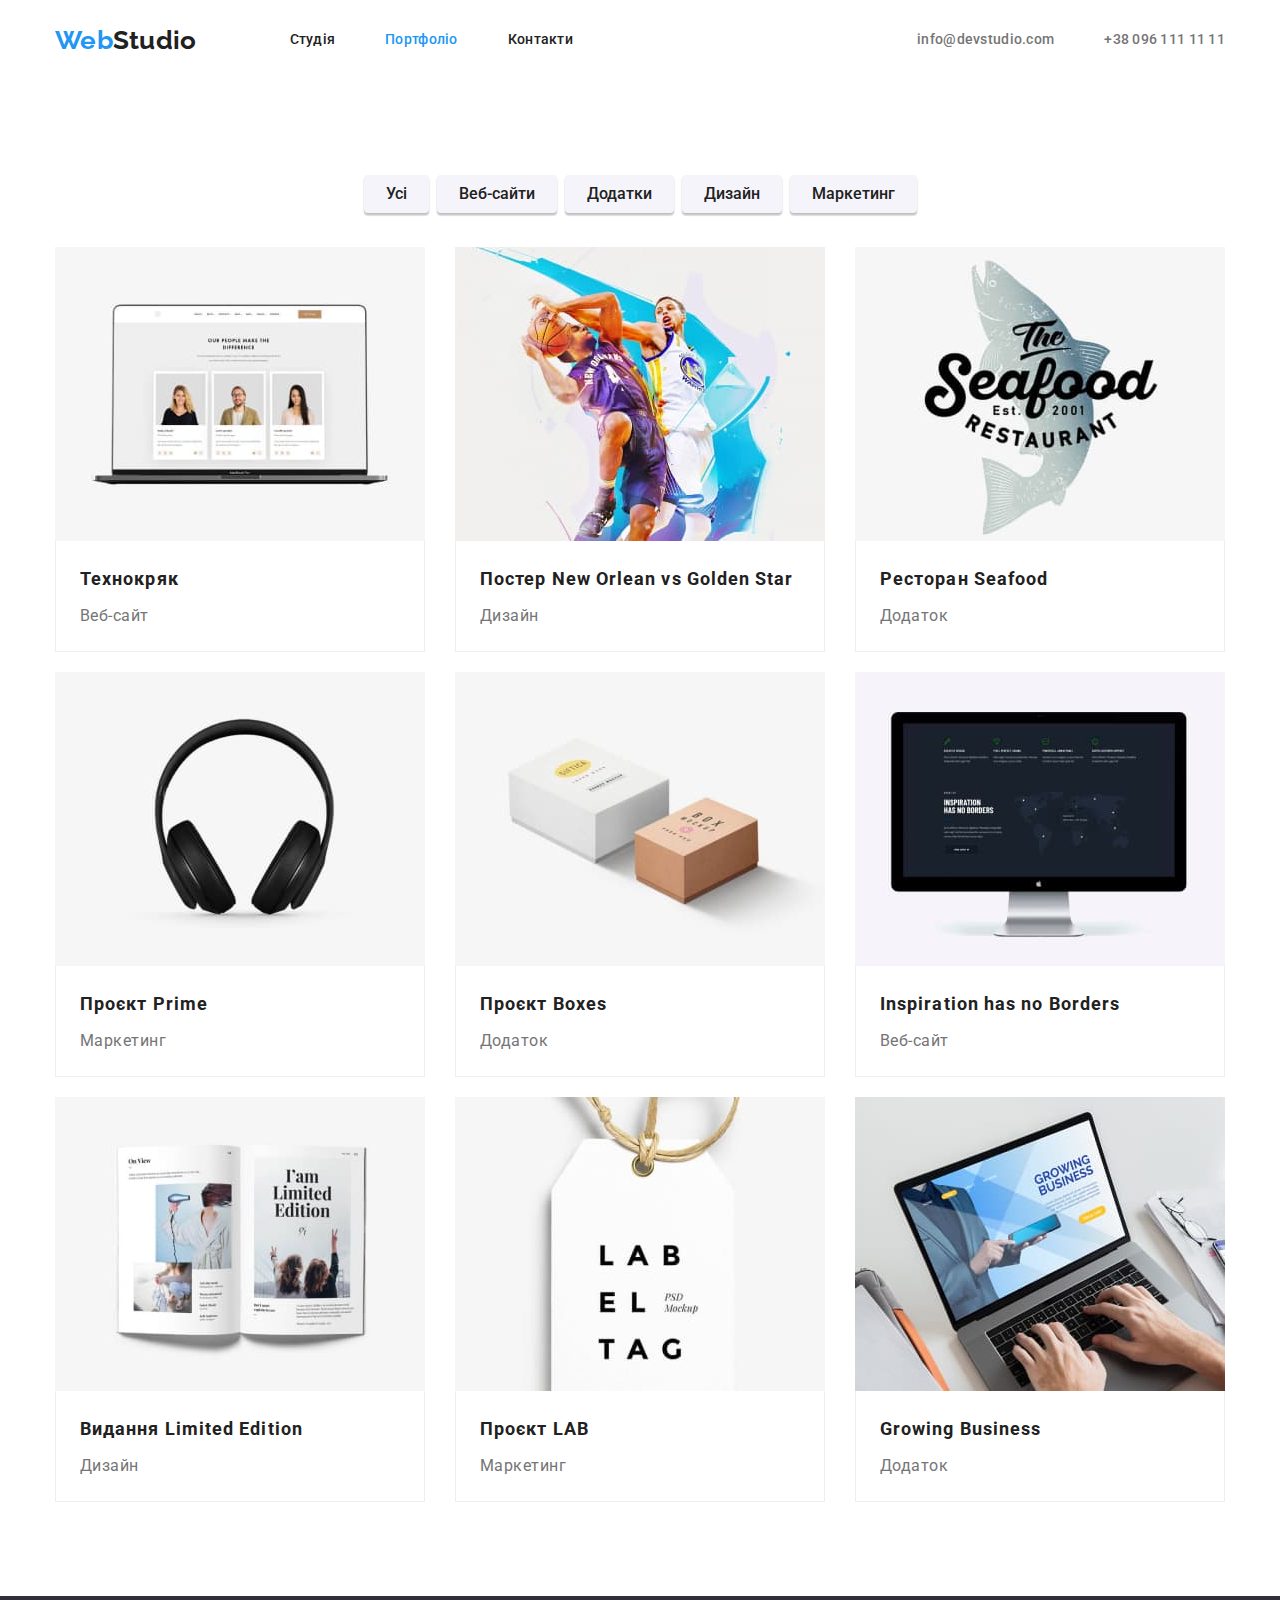
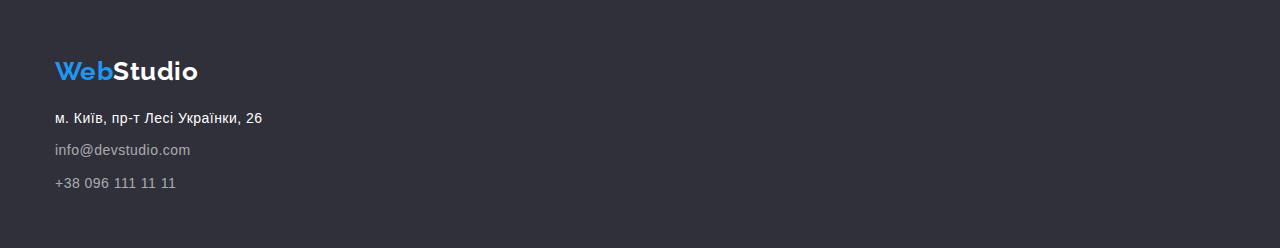
==== commit b41d1980: "html разметка" ====
--- a/portfolio.html
+++ b/portfolio.html
@@ -37,7 +37,7 @@
         <!-- filters -->
         <div class="container container-portfolio">
         <section class="portfolio section">
-            <h1 .visually-hidden>
+            <h1 class="visually-hidden" >
                 Portfolio
             </h1>
                 <ul class="portfolio-filters list">
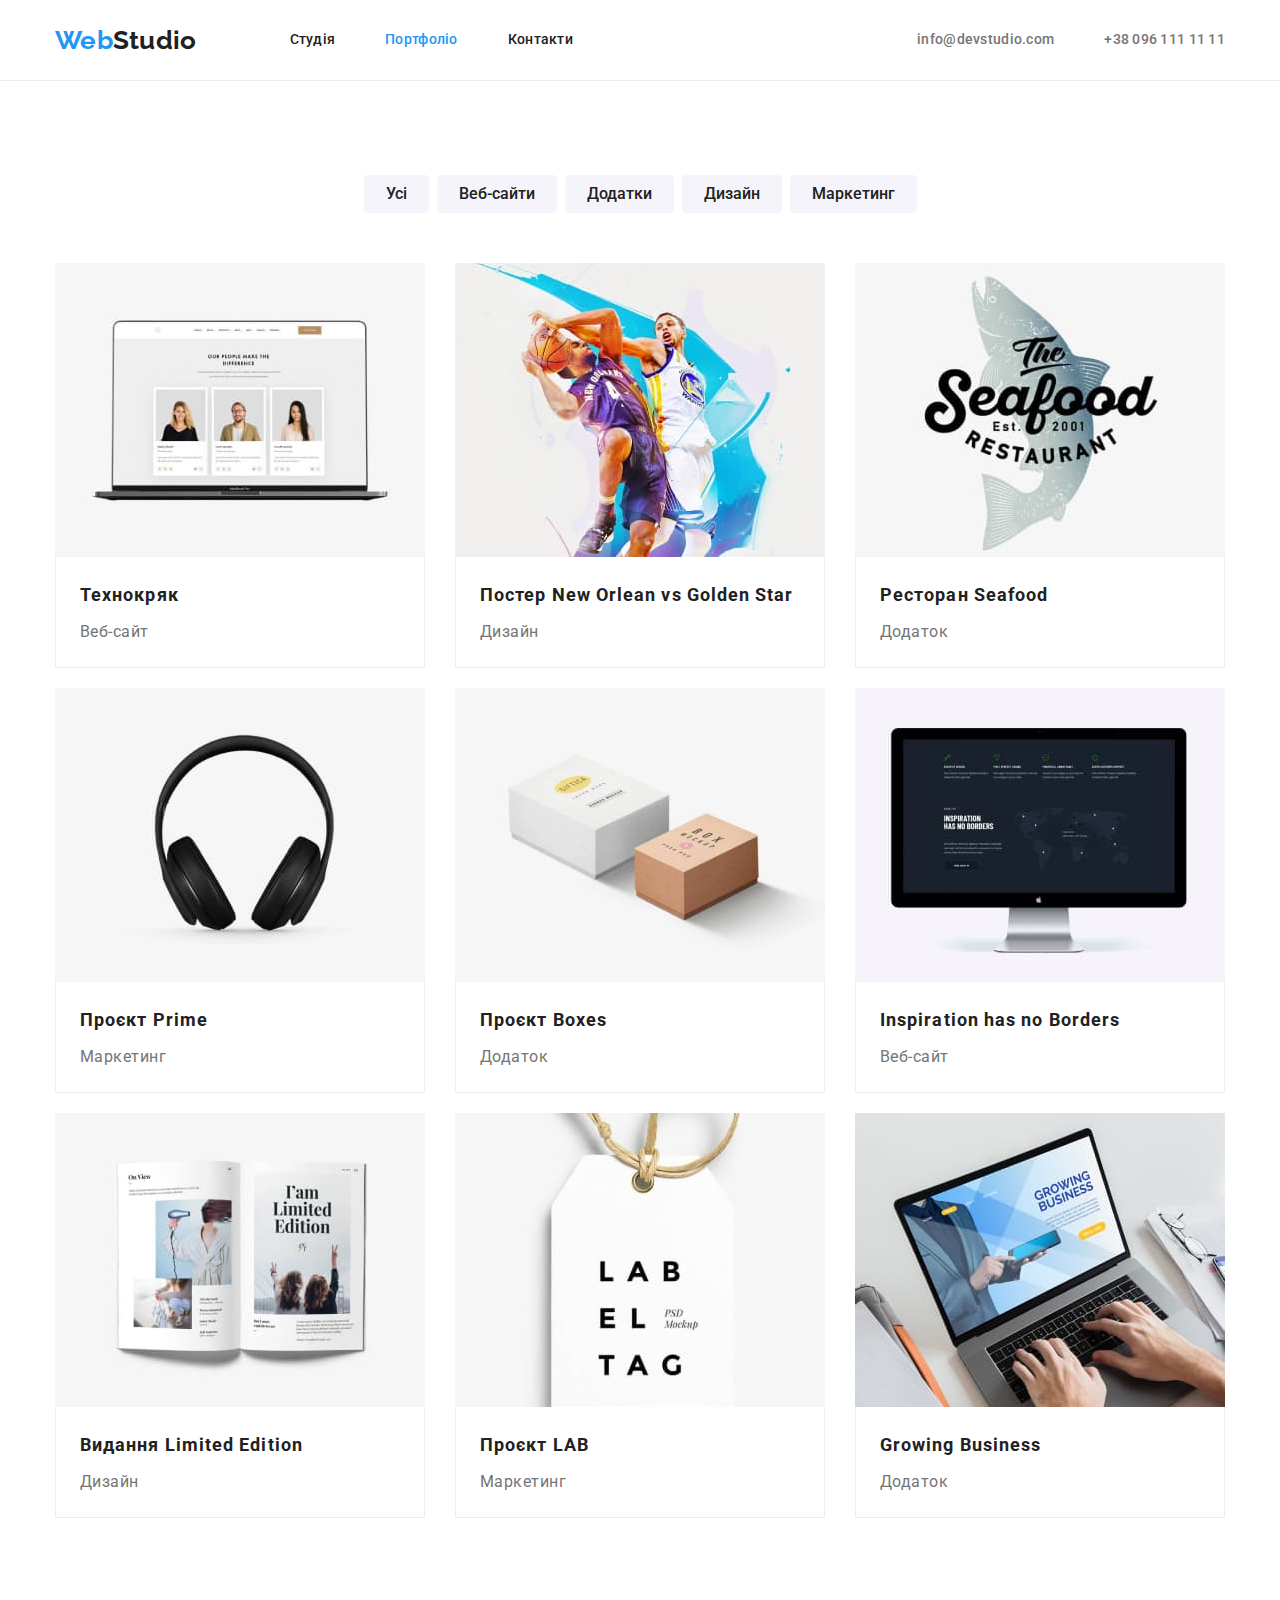
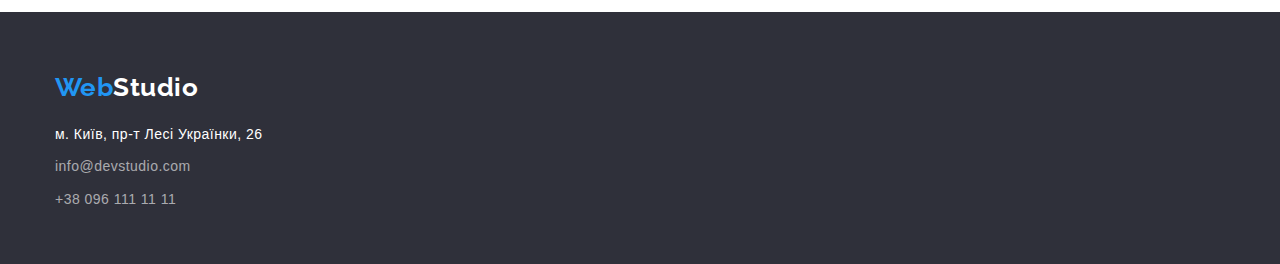
==== commit 4687e6c2: "добавляет html разметку" ====
--- a/portfolio.html
+++ b/portfolio.html
@@ -35,8 +35,9 @@
     <!-- main -->
     <main class="main">
         <!-- filters -->
-        <div class="container container-portfolio">
+     
         <section class="portfolio section">
+            <div class="container container-portfolio">
             <h1 class="visually-hidden" >
                 Portfolio
             </h1>
--- a/css/styles.css
+++ b/css/styles.css
@@ -33,6 +33,14 @@
    
     font-family: Roboto, sans-serif;
     letter-spacing: 0.03em;
+}
+
+h1, h2, h3, h4, h5, h6 {
+    margin: 0;
+}
+
+p {
+    margin: 0;
 }
 
 .visually-hidden {
@@ -100,7 +108,6 @@
     border-radius: 4px;
     padding: 6px 22px;
     border: none;
-    box-shadow: 0px 3px 1px rgba(0, 0, 0, 0.1), 0px 1px 2px rgba(0, 0, 0, 0.08), 0px 2px 2px rgba(0, 0, 0, 0.12);
     margin-left: 8px;
     display: block;
 }
@@ -147,7 +154,7 @@
     font-size: 14px;
     line-height: 1.14;
     letter-spacing: 0.02em;
-    border-bottom: 1px solid #FFFFFF;
+    border-bottom: 1px solid #ECECEC;
 }
  
 .header-nav {
@@ -246,6 +253,7 @@
     margin-right: auto;
     max-width: 696px;
     margin-top: 0;
+    margin-bottom: 30px;
 }
 
 .hero .button-studio {
@@ -333,18 +341,11 @@
     margin-left:30px;    
 }
 
-.cards-team-one {
+.cards-team {
     padding: 30px 0px 30px 0px;
-}
-.cards-team-two {
-    padding: 30px 0px 30px 0px;
-}
-.cards-team-three {
-    padding: 30px 0px 30px 0px;
-}
-.cards-team-four {
-    padding: 30px 0px 30px 0px;
-}
+    background-color: #FFFFFF;
+}
+
 
 .cards-list .title {
     color: var(--title-text-color);
@@ -368,7 +369,7 @@
 .portfolio-filters {
     display: flex;
     justify-content: center;
-    margin-bottom: 34px;
+    margin-bottom: 50px;
 }
 
 
@@ -435,9 +436,7 @@
     font-size: 14px;
     line-height: 1.71;
 
-    padding-top: 20px;
-
-    
+    margin-top: 20px;
 }
 
 .adress li+li {
